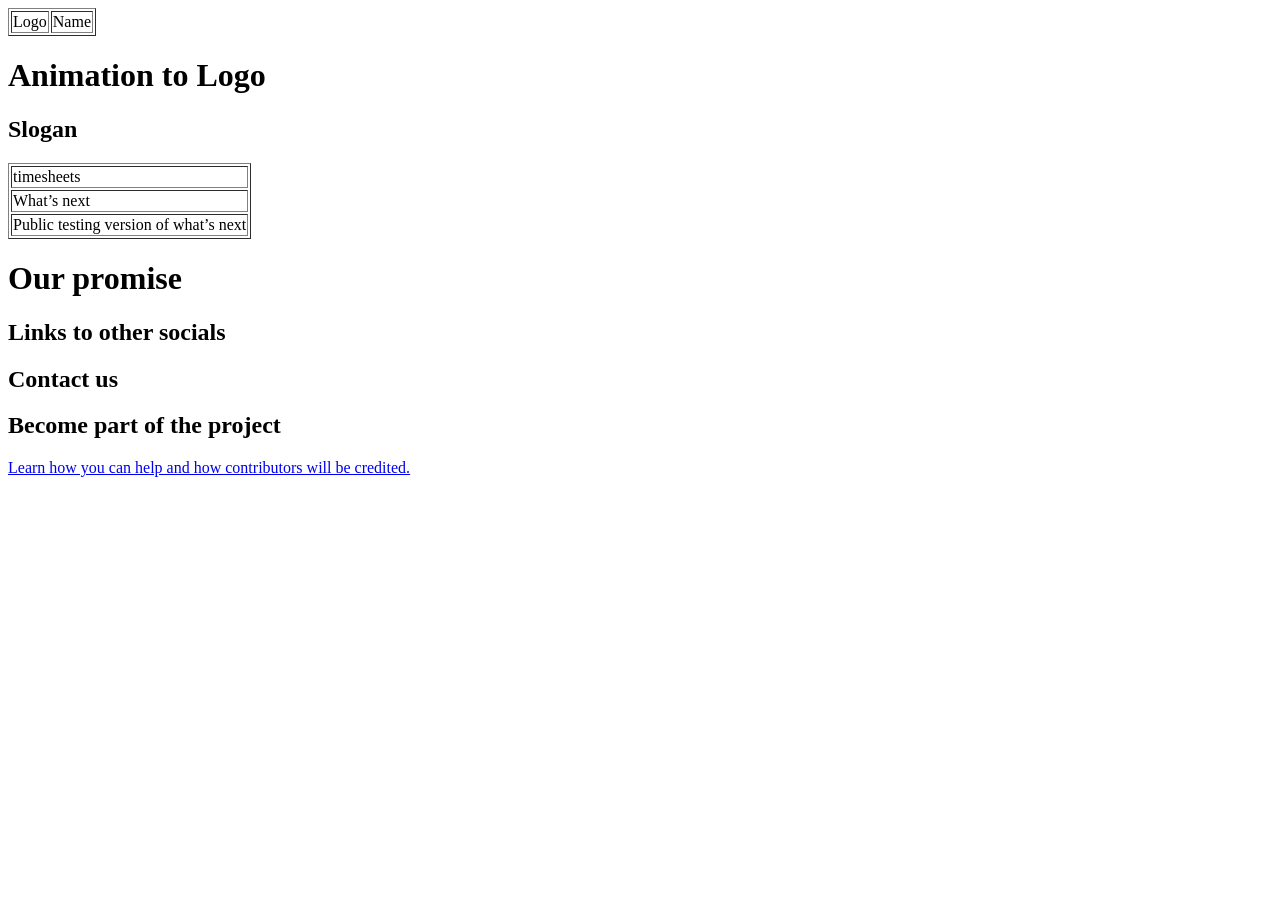
==== index.html @ d2766562 "yes yes bobby auto update files and docs for me like a good AI" ====
<!DOCTYPE html>
<html lang="en">
<head>
  <meta charset="UTF-8">
  <title>Easily Uncomplicated</title>
</head>
<body>
  <table border="1">
    <tr>
      <td>Logo</td>
      <td>Name</td>
    </tr>
  </table>

  <h1>Animation to Logo</h1>
  <h2>Slogan</h2>

  <table border="1">
    <tr>
      <td>timesheets</td>
    </tr>
    <tr>
      <td>What’s next</td>
    </tr>
    <tr>
      <td>Public testing version of what’s next</td>
    </tr>
  </table>

  <h1>Our promise</h1>
  <h2>Links to other socials</h2>
  <h2>Contact us</h2>
  <h2>Become part of the project</h2>
  <p>
    <a href="#">Learn how you can help and how contributors will be credited.</a>
  </p>
</body>
</html>
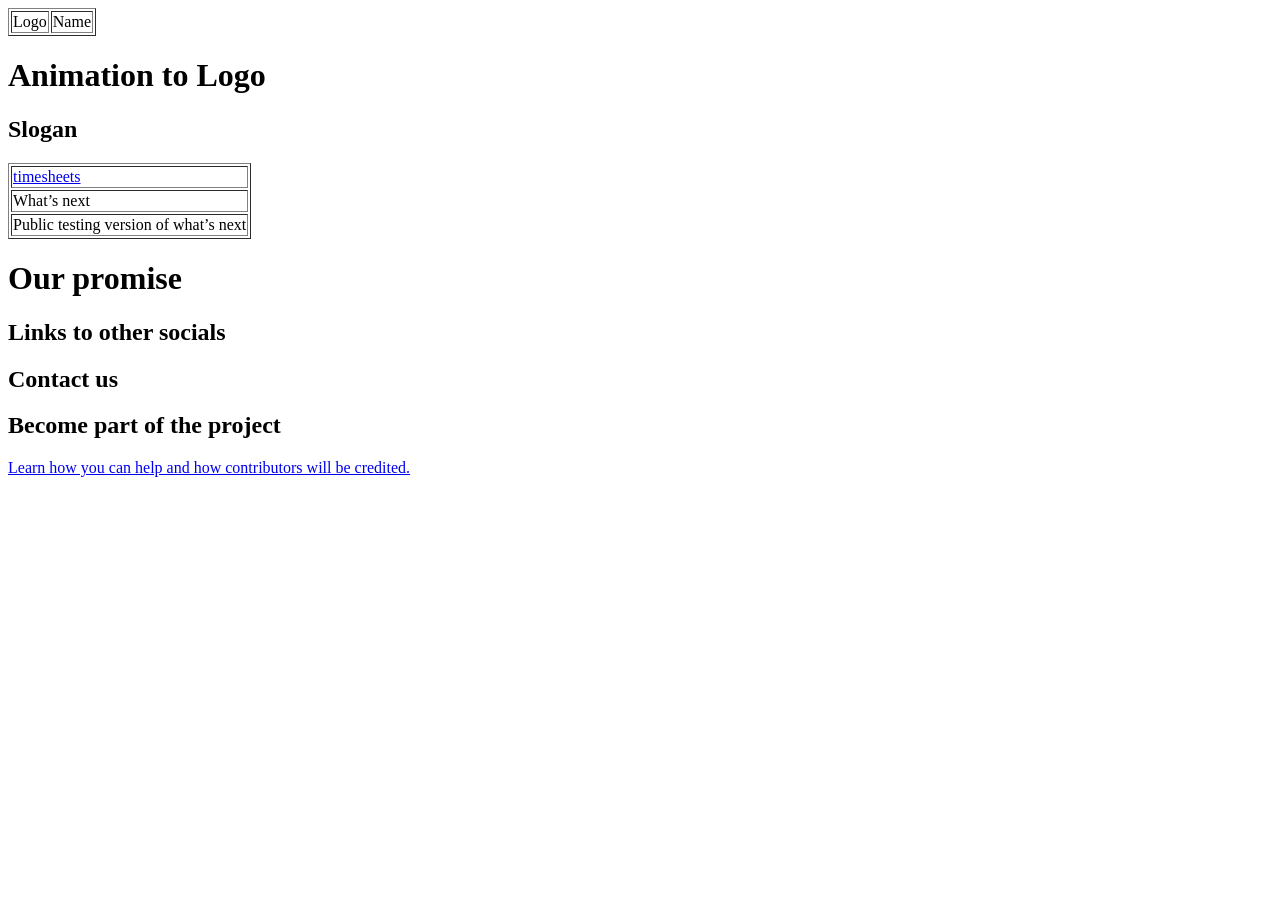
==== commit 01e04c1d: "link to timesheet" ====
--- a/index.html
+++ b/index.html
@@ -17,7 +17,7 @@
 
   <table border="1">
     <tr>
-      <td>timesheets</td>
+      <td><a href="timesheet/timesheet.html">timesheets</a></td>
     </tr>
     <tr>
       <td>What’s next</td>
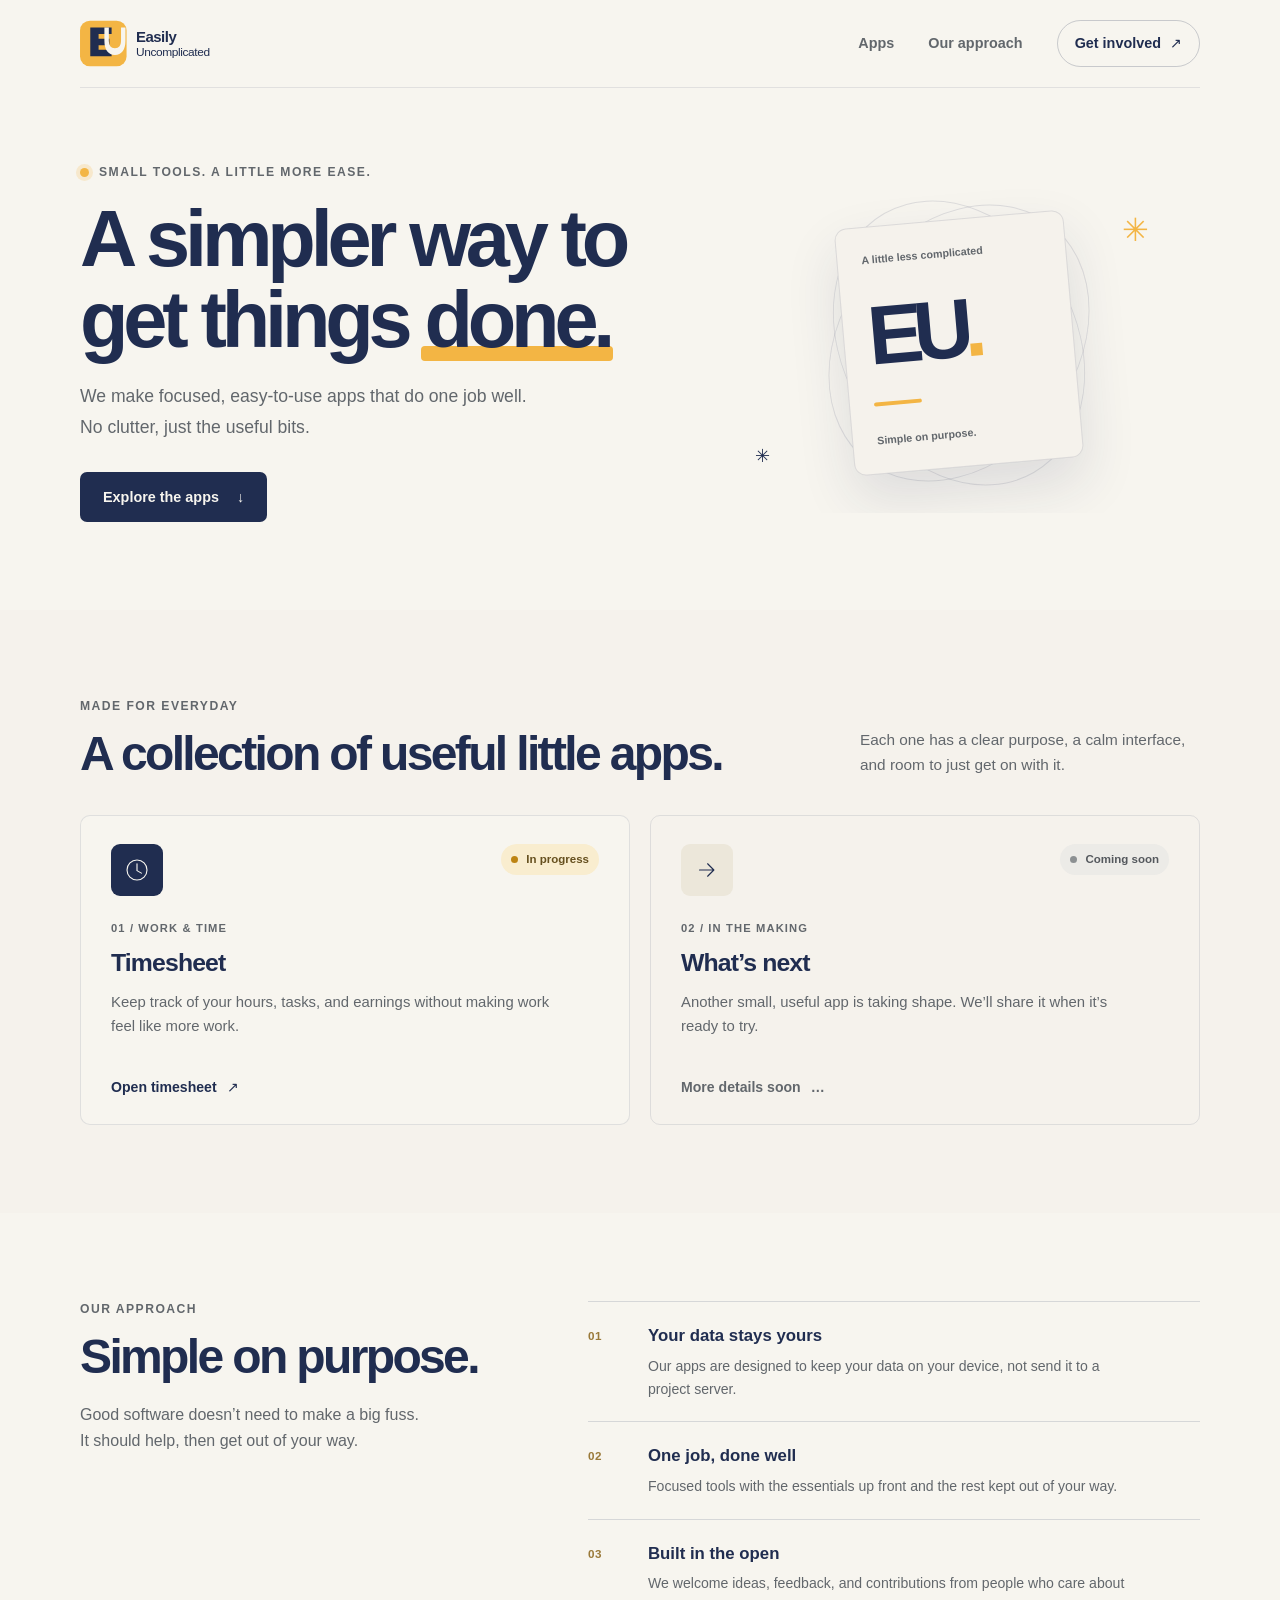
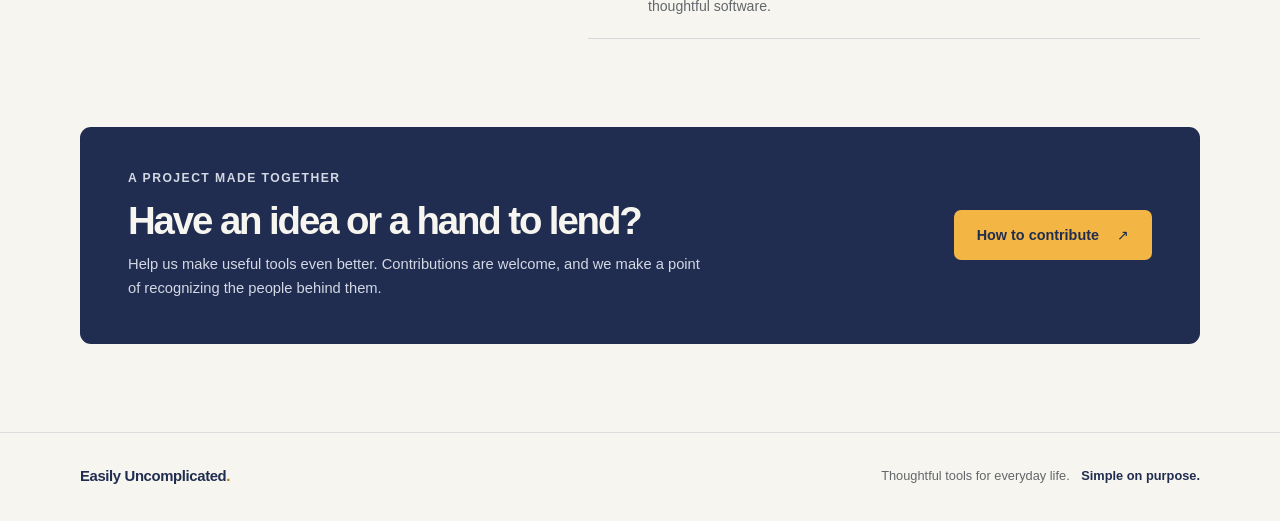
==== commit 92ace97f: "yes yes bobby, fixxed styling and logic" ====
--- a/index.html
+++ b/index.html
@@ -2,37 +2,154 @@
 <html lang="en">
 <head>
   <meta charset="UTF-8">
-  <title>Easily Uncomplicated</title>
+  <meta name="viewport" content="width=device-width, initial-scale=1">
+  <meta name="description" content="Thoughtful, easy-to-use apps that do one job well. Simple on purpose.">
+  <meta name="theme-color" content="#F7F5EF">
+  <title>Easily Uncomplicated — Simple on purpose</title>
+  <link rel="icon" href="assets/brand/eu/favicon.svg" type="image/svg+xml">
+  <link rel="stylesheet" href="assets/brand/eu/colors.css">
+  <link rel="stylesheet" href="index.css">
+  <script src="index.js" defer></script>
 </head>
 <body>
-  <table border="1">
-    <tr>
-      <td>Logo</td>
-      <td>Name</td>
-    </tr>
-  </table>
+  <header class="site-header">
+    <div class="page-shell header-content">
+      <a class="brand" href="#top" aria-label="Easily Uncomplicated home">
+        <img src="assets/brand/eu/logo.svg" alt="Easily Uncomplicated">
+      </a>
+      <button class="menu-toggle" type="button" aria-expanded="false" aria-controls="site-nav" hidden>
+        <span class="menu-toggle-label">Menu</span>
+        <span class="menu-toggle-icon" aria-hidden="true"></span>
+      </button>
+      <nav class="site-nav" id="site-nav" aria-label="Main navigation">
+        <a href="#apps">Apps</a>
+        <a href="#about">Our approach</a>
+        <a class="nav-cta" href="#contribute">Get involved <span aria-hidden="true">↗</span></a>
+      </nav>
+    </div>
+  </header>
 
-  <h1>Animation to Logo</h1>
-  <h2>Slogan</h2>
+  <main id="top">
+    <section class="hero page-shell" aria-labelledby="hero-title">
+      <div class="hero-copy">
+        <p class="eyebrow"><span class="eyebrow-mark" aria-hidden="true"></span> Small tools. A little more ease.</p>
+        <h1 id="hero-title">A simpler way to get things <span>done.</span></h1>
+        <p class="hero-description">We make focused, easy-to-use apps that do one job well. No clutter, just the useful bits.</p>
+        <a class="button button-primary" href="#apps">Explore the apps <span aria-hidden="true">↓</span></a>
+      </div>
+      <div class="hero-art" aria-hidden="true">
+        <div class="art-orbit orbit-one"></div>
+        <div class="art-orbit orbit-two"></div>
+        <div class="art-card">
+          <span class="art-card-label">A little less complicated</span>
+          <span class="art-card-mark">EU<span>.</span></span>
+          <span class="art-card-rule"></span>
+          <span class="art-card-caption">Simple on purpose.</span>
+        </div>
+        <span class="art-spark spark-one">✳</span>
+        <span class="art-spark spark-two">✳</span>
+      </div>
+    </section>
 
-  <table border="1">
-    <tr>
-      <td><a href="timesheet/timesheet.html">timesheets</a></td>
-    </tr>
-    <tr>
-      <td>What’s next</td>
-    </tr>
-    <tr>
-      <td>Public testing version of what’s next</td>
-    </tr>
-  </table>
+    <section class="apps-section section-space" id="apps" aria-labelledby="apps-title">
+      <div class="page-shell">
+        <div class="section-heading">
+          <div>
+            <p class="eyebrow">Made for everyday</p>
+            <h2 id="apps-title">A collection of useful little apps.</h2>
+          </div>
+          <p>Each one has a clear purpose, a calm interface, and room to just get on with it.</p>
+        </div>
 
-  <h1>Our promise</h1>
-  <h2>Links to other socials</h2>
-  <h2>Contact us</h2>
-  <h2>Become part of the project</h2>
-  <p>
-    <a href="#">Learn how you can help and how contributors will be credited.</a>
-  </p>
+        <div class="app-grid">
+          <article class="app-card timesheet-card">
+            <div class="app-card-top">
+              <span class="app-icon app-icon-clock" aria-hidden="true">
+                <svg viewBox="0 0 48 48" focusable="false">
+                  <circle cx="24" cy="24" r="16"></circle>
+                  <path d="M24 14v11l7 4"></path>
+                </svg>
+              </span>
+              <span class="status status-testing"><span aria-hidden="true"></span> In progress</span>
+            </div>
+            <div class="app-card-copy">
+              <p class="app-kicker">01 / Work &amp; time</p>
+              <h3>Timesheet</h3>
+              <p>Keep track of your hours, tasks, and earnings without making work feel like more work.</p>
+            </div>
+            <a class="text-link" href="timesheet/timesheet.html">Open timesheet <span aria-hidden="true">↗</span></a>
+          </article>
+
+          <article class="app-card next-card">
+            <div class="app-card-top">
+              <span class="app-icon app-icon-next" aria-hidden="true">
+                <svg viewBox="0 0 48 48" focusable="false">
+                  <path d="M12 24h23M25 14l10 10-10 10"></path>
+                </svg>
+              </span>
+              <span class="status status-soon"><span aria-hidden="true"></span> Coming soon</span>
+            </div>
+            <div class="app-card-copy">
+              <p class="app-kicker">02 / In the making</p>
+              <h3>What’s next</h3>
+              <p>Another small, useful app is taking shape. We’ll share it when it’s ready to try.</p>
+            </div>
+            <span class="text-link text-link-muted">More details soon <span aria-hidden="true">…</span></span>
+          </article>
+        </div>
+      </div>
+    </section>
+
+    <section class="approach-section section-space" id="about" aria-labelledby="approach-title">
+      <div class="page-shell approach-layout">
+        <div class="approach-heading">
+          <p class="eyebrow">Our approach</p>
+          <h2 id="approach-title">Simple on purpose.</h2>
+          <p>Good software doesn’t need to make a big fuss. It should help, then get out of your way.</p>
+        </div>
+        <div class="principles">
+          <article class="principle">
+            <span class="principle-number">01</span>
+            <div>
+              <h3>Your data stays yours</h3>
+              <p>Our apps are designed to keep your data on your device, not send it to a project server.</p>
+            </div>
+          </article>
+          <article class="principle">
+            <span class="principle-number">02</span>
+            <div>
+              <h3>One job, done well</h3>
+              <p>Focused tools with the essentials up front and the rest kept out of your way.</p>
+            </div>
+          </article>
+          <article class="principle">
+            <span class="principle-number">03</span>
+            <div>
+              <h3>Built in the open</h3>
+              <p>We welcome ideas, feedback, and contributions from people who care about thoughtful software.</p>
+            </div>
+          </article>
+        </div>
+      </div>
+    </section>
+
+    <section class="contribute-section page-shell" id="contribute" aria-labelledby="contribute-title">
+      <div class="contribute-card">
+        <div>
+          <p class="eyebrow">A project made together</p>
+          <h2 id="contribute-title">Have an idea or a hand to lend?</h2>
+          <p>Help us make useful tools even better. Contributions are welcome, and we make a point of recognizing the people behind them.</p>
+        </div>
+        <a class="button button-light" href="non%20code_syntax/how_to_give_credit.md">How to contribute <span aria-hidden="true">↗</span></a>
+      </div>
+    </section>
+  </main>
+
+  <footer class="site-footer">
+    <div class="page-shell footer-content">
+      <a class="footer-brand" href="#top">Easily Uncomplicated<span>.</span></a>
+      <p>Thoughtful tools for everyday life. <span>Simple on purpose.</span></p>
+    </div>
+  </footer>
 </body>
-</html>+</html>
--- a/assets/brand/eu/colors.css
+++ b/assets/brand/eu/colors.css
@@ -0,0 +1,9 @@
+:root {
+  color-scheme: light;
+  --eu-navy: #202D50;
+  --eu-amber: #F3B544;
+  --eu-ivory: #F7F5EF;
+  --eu-paper: #F5F2EC;
+  --eu-ink: #202327;
+  --eu-muted-ink: #62676C;
+}
--- a/index.css
+++ b/index.css
@@ -0,0 +1,829 @@
+:root {
+  font-family: "Outfit", "Avenir Next", Avenir, "Segoe UI", sans-serif;
+  color: var(--eu-ink);
+  background: var(--eu-ivory);
+  font-synthesis: none;
+  text-rendering: optimizeLegibility;
+  -webkit-font-smoothing: antialiased;
+  -moz-osx-font-smoothing: grayscale;
+  scroll-behavior: smooth;
+}
+
+* {
+  box-sizing: border-box;
+}
+
+body {
+  min-width: 320px;
+  margin: 0;
+  line-height: 1.6;
+}
+
+a {
+  color: inherit;
+}
+
+a:focus-visible,
+button:focus-visible {
+  outline: 3px solid var(--eu-amber);
+  outline-offset: 4px;
+}
+
+.page-shell {
+  width: min(1120px, calc(100% - 48px));
+  margin-inline: auto;
+}
+
+.site-header {
+  position: relative;
+  z-index: 2;
+  background: var(--eu-ivory);
+}
+
+.header-content {
+  min-height: 88px;
+  display: flex;
+  align-items: center;
+  justify-content: space-between;
+  gap: 32px;
+  border-bottom: 1px solid rgb(32 45 80 / 10%);
+}
+
+.brand {
+  display: inline-flex;
+  width: 194px;
+  flex: 0 0 auto;
+}
+
+.brand img {
+  display: block;
+  width: 100%;
+  height: auto;
+}
+
+.site-nav {
+  display: flex;
+  align-items: center;
+  gap: 34px;
+}
+
+.site-nav a {
+  color: var(--eu-muted-ink);
+  font-size: 0.9rem;
+  font-weight: 550;
+  text-decoration: none;
+  transition: color 160ms ease;
+}
+
+.site-nav a:hover {
+  color: var(--eu-navy);
+}
+
+.site-nav .nav-cta {
+  display: inline-flex;
+  align-items: center;
+  gap: 9px;
+  padding: 11px 17px;
+  border: 1px solid rgb(32 45 80 / 22%);
+  border-radius: 999px;
+  color: var(--eu-navy);
+}
+
+.site-nav .nav-cta:hover {
+  border-color: var(--eu-navy);
+}
+
+.menu-toggle {
+  display: none;
+}
+
+.hero {
+  min-height: 512px;
+  display: grid;
+  grid-template-columns: 1.1fr 0.9fr;
+  align-items: center;
+  gap: 48px;
+  padding-block: 76px 88px;
+}
+
+.hero-copy {
+  max-width: 590px;
+}
+
+.eyebrow {
+  display: flex;
+  align-items: center;
+  gap: 10px;
+  margin: 0 0 18px;
+  color: var(--eu-muted-ink);
+  font-size: 0.76rem;
+  font-weight: 700;
+  letter-spacing: 0.12em;
+  line-height: 1.4;
+  text-transform: uppercase;
+}
+
+.eyebrow-mark {
+  width: 9px;
+  height: 9px;
+  border-radius: 50%;
+  background: var(--eu-amber);
+  box-shadow: 0 0 0 4px rgb(243 181 68 / 20%);
+}
+
+h1,
+h2,
+h3,
+p {
+  margin-top: 0;
+}
+
+.hero h1 {
+  max-width: 620px;
+  margin-bottom: 20px;
+  color: var(--eu-navy);
+  font-size: clamp(3rem, 6.2vw, 5rem);
+  font-weight: 650;
+  letter-spacing: -0.065em;
+  line-height: 1.02;
+}
+
+.hero h1 span {
+  position: relative;
+  z-index: 0;
+  white-space: nowrap;
+}
+
+.hero h1 span::after {
+  position: absolute;
+  z-index: -1;
+  right: -3px;
+  bottom: 3px;
+  left: -3px;
+  height: 15px;
+  border-radius: 4px;
+  background: var(--eu-amber);
+  content: "";
+}
+
+.hero-description {
+  max-width: 455px;
+  margin-bottom: 30px;
+  color: var(--eu-muted-ink);
+  font-size: 1.1rem;
+  line-height: 1.75;
+}
+
+.button {
+  min-height: 50px;
+  display: inline-flex;
+  align-items: center;
+  justify-content: center;
+  gap: 18px;
+  padding: 0 22px;
+  border: 1px solid transparent;
+  border-radius: 7px;
+  font-size: 0.9rem;
+  font-weight: 650;
+  text-decoration: none;
+  transition: transform 160ms ease, background-color 160ms ease;
+}
+
+.button:hover {
+  transform: translateY(-2px);
+}
+
+.button-primary {
+  background: var(--eu-navy);
+  color: var(--eu-ivory);
+}
+
+.button-primary:hover {
+  background: #2c3d69;
+}
+
+.hero-art {
+  position: relative;
+  min-height: 340px;
+  display: grid;
+  place-items: center;
+  overflow: hidden;
+}
+
+.art-orbit {
+  position: absolute;
+  width: 300px;
+  height: 300px;
+  border: 1px solid rgb(32 45 80 / 12%);
+  border-radius: 50%;
+}
+
+.orbit-one {
+  transform: rotate(-30deg) scaleX(0.78);
+}
+
+.orbit-two {
+  transform: rotate(38deg) scaleX(0.78);
+}
+
+.art-card {
+  position: relative;
+  width: 230px;
+  min-height: 248px;
+  display: flex;
+  flex-direction: column;
+  align-items: flex-start;
+  justify-content: space-between;
+  padding: 24px;
+  border: 1px solid rgb(32 45 80 / 12%);
+  border-radius: 12px;
+  background: var(--eu-paper);
+  box-shadow: 0 24px 55px rgb(32 45 80 / 12%);
+  transform: rotate(-5deg);
+}
+
+.art-card-label,
+.art-card-caption {
+  color: var(--eu-muted-ink);
+  font-size: 0.67rem;
+  font-weight: 600;
+}
+
+.art-card-mark {
+  color: var(--eu-navy);
+  font-size: 5.2rem;
+  font-weight: 750;
+  letter-spacing: -0.12em;
+  line-height: 1;
+}
+
+.art-card-mark span {
+  color: var(--eu-amber);
+}
+
+.art-card-rule {
+  width: 48px;
+  height: 4px;
+  border-radius: 4px;
+  background: var(--eu-amber);
+}
+
+.art-spark {
+  position: absolute;
+  color: var(--eu-amber);
+  line-height: 1;
+}
+
+.spark-one {
+  top: 41px;
+  right: 51px;
+  font-size: 2rem;
+}
+
+.spark-two {
+  bottom: 48px;
+  left: 37px;
+  color: var(--eu-navy);
+  font-size: 1.15rem;
+}
+
+.section-space {
+  padding-block: 88px;
+}
+
+.apps-section {
+  background: var(--eu-paper);
+}
+
+.section-heading {
+  display: flex;
+  align-items: flex-end;
+  justify-content: space-between;
+  gap: 40px;
+  margin-bottom: 34px;
+}
+
+.section-heading .eyebrow,
+.approach-heading .eyebrow,
+.contribute-card .eyebrow {
+  margin-bottom: 12px;
+}
+
+.section-heading h2,
+.approach-heading h2,
+.contribute-card h2 {
+  margin-bottom: 0;
+  color: var(--eu-navy);
+  font-size: clamp(2rem, 4vw, 3rem);
+  font-weight: 620;
+  letter-spacing: -0.055em;
+  line-height: 1.12;
+}
+
+.section-heading > p {
+  max-width: 340px;
+  margin-bottom: 4px;
+  color: var(--eu-muted-ink);
+  font-size: 0.96rem;
+}
+
+.app-grid {
+  display: grid;
+  grid-template-columns: repeat(2, minmax(0, 1fr));
+  gap: 20px;
+}
+
+.app-card {
+  min-height: 310px;
+  display: flex;
+  flex-direction: column;
+  align-items: flex-start;
+  padding: 28px 30px 26px;
+  border: 1px solid rgb(32 45 80 / 11%);
+  border-radius: 10px;
+  background: var(--eu-ivory);
+}
+
+.next-card {
+  background: transparent;
+}
+
+.app-card-top {
+  width: 100%;
+  display: flex;
+  align-items: flex-start;
+  justify-content: space-between;
+  gap: 16px;
+}
+
+.app-icon {
+  width: 52px;
+  height: 52px;
+  display: grid;
+  place-items: center;
+  border-radius: 9px;
+}
+
+.app-icon svg {
+  width: 30px;
+  height: 30px;
+  fill: none;
+  stroke: currentColor;
+  stroke-linecap: round;
+  stroke-linejoin: round;
+  stroke-width: 1.8;
+}
+
+.app-icon-clock {
+  background: var(--eu-navy);
+  color: var(--eu-ivory);
+}
+
+.app-icon-next {
+  background: #ece7da;
+  color: var(--eu-navy);
+}
+
+.status {
+  display: inline-flex;
+  align-items: center;
+  gap: 8px;
+  padding: 6px 10px;
+  border-radius: 999px;
+  font-size: 0.72rem;
+  font-weight: 650;
+}
+
+.status > span {
+  width: 7px;
+  height: 7px;
+  border-radius: 50%;
+}
+
+.status-testing {
+  background: #f9edcf;
+  color: #66501f;
+}
+
+.status-testing > span {
+  background: #bd8413;
+}
+
+.status-soon {
+  background: #ecebe7;
+  color: #54585d;
+}
+
+.status-soon > span {
+  background: #8c9092;
+}
+
+.app-card-copy {
+  margin-top: 24px;
+  margin-bottom: 22px;
+}
+
+.app-kicker {
+  margin-bottom: 5px;
+  color: var(--eu-muted-ink);
+  font-size: 0.7rem;
+  font-weight: 700;
+  letter-spacing: 0.1em;
+  text-transform: uppercase;
+}
+
+.app-card h3 {
+  margin-bottom: 8px;
+  color: var(--eu-navy);
+  font-size: 1.55rem;
+  font-weight: 650;
+  letter-spacing: -0.035em;
+}
+
+.app-card-copy > p:last-child {
+  max-width: 440px;
+  margin-bottom: 0;
+  color: var(--eu-muted-ink);
+  font-size: 0.93rem;
+}
+
+.text-link {
+  display: inline-flex;
+  align-items: center;
+  gap: 10px;
+  margin-top: auto;
+  color: var(--eu-navy);
+  font-size: 0.88rem;
+  font-weight: 700;
+  text-decoration: none;
+}
+
+a.text-link:hover {
+  text-decoration: underline;
+  text-underline-offset: 4px;
+}
+
+.text-link-muted {
+  color: var(--eu-muted-ink);
+  font-weight: 550;
+}
+
+.approach-layout {
+  display: grid;
+  grid-template-columns: 0.8fr 1.2fr;
+  gap: 100px;
+}
+
+.approach-heading h2 {
+  margin-bottom: 18px;
+}
+
+.approach-heading > p:last-child {
+  max-width: 345px;
+  margin-bottom: 0;
+  color: var(--eu-muted-ink);
+}
+
+.principles {
+  border-top: 1px solid rgb(32 45 80 / 15%);
+}
+
+.principle {
+  display: grid;
+  grid-template-columns: 46px 1fr;
+  gap: 14px;
+  padding-block: 21px;
+  border-bottom: 1px solid rgb(32 45 80 / 15%);
+}
+
+.principle-number {
+  padding-top: 4px;
+  color: #9a7a3a;
+  font-size: 0.73rem;
+  font-weight: 700;
+  letter-spacing: 0.04em;
+}
+
+.principle h3 {
+  margin-bottom: 5px;
+  color: var(--eu-navy);
+  font-size: 1.05rem;
+  font-weight: 650;
+}
+
+.principle p {
+  max-width: 490px;
+  margin-bottom: 0;
+  color: var(--eu-muted-ink);
+  font-size: 0.88rem;
+}
+
+.contribute-section {
+  padding-bottom: 88px;
+}
+
+.contribute-card {
+  display: flex;
+  align-items: center;
+  justify-content: space-between;
+  gap: 40px;
+  padding: 43px 48px;
+  border-radius: 11px;
+  background: var(--eu-navy);
+}
+
+.contribute-card .eyebrow {
+  color: #d3d8e4;
+}
+
+.contribute-card h2 {
+  max-width: 590px;
+  margin-bottom: 11px;
+  color: var(--eu-ivory);
+  font-size: clamp(1.8rem, 3vw, 2.45rem);
+}
+
+.contribute-card > div > p:last-child {
+  max-width: 585px;
+  margin-bottom: 0;
+  color: #d3d8e4;
+  font-size: 0.92rem;
+}
+
+.button-light {
+  flex: 0 0 auto;
+  background: var(--eu-amber);
+  color: var(--eu-navy);
+}
+
+.button-light:hover {
+  background: #ffd078;
+}
+
+.site-footer {
+  border-top: 1px solid rgb(32 45 80 / 12%);
+}
+
+.footer-content {
+  min-height: 88px;
+  display: flex;
+  align-items: center;
+  justify-content: space-between;
+  gap: 24px;
+}
+
+.footer-brand {
+  color: var(--eu-navy);
+  font-size: 0.93rem;
+  font-weight: 700;
+  letter-spacing: -0.025em;
+  text-decoration: none;
+}
+
+.footer-brand span {
+  color: #b17a12;
+}
+
+.footer-content p {
+  margin-bottom: 0;
+  color: var(--eu-muted-ink);
+  font-size: 0.8rem;
+}
+
+.footer-content p span {
+  margin-left: 8px;
+  color: var(--eu-navy);
+  font-weight: 650;
+}
+
+@media (max-width: 760px) {
+  .page-shell {
+    width: min(100% - 40px, 560px);
+  }
+
+  .header-content {
+    min-height: 76px;
+  }
+
+  .brand {
+    width: 166px;
+  }
+
+  .menu-toggle {
+    width: 44px;
+    height: 44px;
+    display: inline-flex;
+    align-items: center;
+    justify-content: center;
+    gap: 8px;
+    border: 1px solid rgb(32 45 80 / 18%);
+    border-radius: 7px;
+    background: transparent;
+    color: var(--eu-navy);
+    cursor: pointer;
+  }
+
+  .menu-toggle[hidden] {
+    display: none;
+  }
+
+  .menu-toggle-label {
+    position: absolute;
+    width: 1px;
+    height: 1px;
+    overflow: hidden;
+    clip-path: inset(50%);
+    white-space: nowrap;
+  }
+
+  .menu-toggle-icon,
+  .menu-toggle-icon::before,
+  .menu-toggle-icon::after {
+    width: 18px;
+    height: 2px;
+    display: block;
+    border-radius: 2px;
+    background: currentColor;
+    transition: transform 160ms ease;
+  }
+
+  .menu-toggle-icon {
+    position: relative;
+  }
+
+  .menu-toggle-icon::before,
+  .menu-toggle-icon::after {
+    position: absolute;
+    left: 0;
+    content: "";
+  }
+
+  .menu-toggle-icon::before {
+    transform: translateY(-6px);
+  }
+
+  .menu-toggle-icon::after {
+    transform: translateY(6px);
+  }
+
+  .menu-toggle[aria-expanded="true"] .menu-toggle-icon {
+    background: transparent;
+  }
+
+  .menu-toggle[aria-expanded="true"] .menu-toggle-icon::before {
+    transform: rotate(45deg);
+  }
+
+  .menu-toggle[aria-expanded="true"] .menu-toggle-icon::after {
+    transform: rotate(-45deg);
+  }
+
+  .site-nav {
+    gap: 24px;
+  }
+
+  .has-mobile-nav .site-nav {
+    position: absolute;
+    top: calc(100% - 1px);
+    right: 0;
+    left: 0;
+    display: none;
+    align-items: stretch;
+    gap: 0;
+    padding: 8px 20px 18px;
+    border-bottom: 1px solid rgb(32 45 80 / 12%);
+    background: var(--eu-ivory);
+    box-shadow: 0 14px 20px rgb(32 45 80 / 7%);
+  }
+
+  .has-mobile-nav .site-nav.is-open {
+    display: flex;
+    flex-direction: column;
+  }
+
+  .has-mobile-nav .site-nav a {
+    padding: 13px 5px;
+  }
+
+  .has-mobile-nav .site-nav .nav-cta {
+    justify-content: space-between;
+    margin-top: 7px;
+    padding-inline: 14px;
+  }
+
+  .hero {
+    min-height: auto;
+    grid-template-columns: 1fr;
+    gap: 14px;
+    padding-block: 72px 54px;
+  }
+
+  .hero h1 {
+    max-width: 550px;
+    font-size: clamp(3rem, 10vw, 4.5rem);
+  }
+
+  .hero-art {
+    min-height: 290px;
+  }
+
+  .section-space {
+    padding-block: 68px;
+  }
+
+  .section-heading {
+    align-items: flex-start;
+    flex-direction: column;
+    gap: 12px;
+    margin-bottom: 25px;
+  }
+
+  .section-heading > p {
+    max-width: 460px;
+  }
+
+  .app-grid {
+    grid-template-columns: 1fr;
+  }
+
+  .app-card {
+    min-height: 285px;
+  }
+
+  .approach-layout {
+    grid-template-columns: 1fr;
+    gap: 35px;
+  }
+
+  .contribute-section {
+    padding-bottom: 68px;
+  }
+
+  .contribute-card {
+    align-items: flex-start;
+    flex-direction: column;
+    gap: 26px;
+    padding: 32px;
+  }
+}
+
+@media (max-width: 440px) {
+  .page-shell {
+    width: calc(100% - 32px);
+  }
+
+  .hero {
+    padding-top: 56px;
+  }
+
+  .hero-description {
+    font-size: 1rem;
+  }
+
+  .hero-art {
+    min-height: 260px;
+  }
+
+  .art-orbit {
+    width: 250px;
+    height: 250px;
+  }
+
+  .app-card {
+    padding: 23px;
+  }
+
+  .status {
+    gap: 6px;
+    padding: 6px 8px;
+    font-size: 0.67rem;
+  }
+
+  .contribute-card {
+    padding: 27px 24px;
+  }
+
+  .footer-content {
+    min-height: 100px;
+    align-items: flex-start;
+    flex-direction: column;
+    justify-content: center;
+    gap: 4px;
+  }
+
+  .footer-content p span {
+    margin-left: 4px;
+  }
+}
+
+@media (prefers-reduced-motion: reduce) {
+  :root {
+    scroll-behavior: auto;
+  }
+
+  *,
+  *::before,
+  *::after {
+    transition-duration: 0.01ms !important;
+  }
+}
